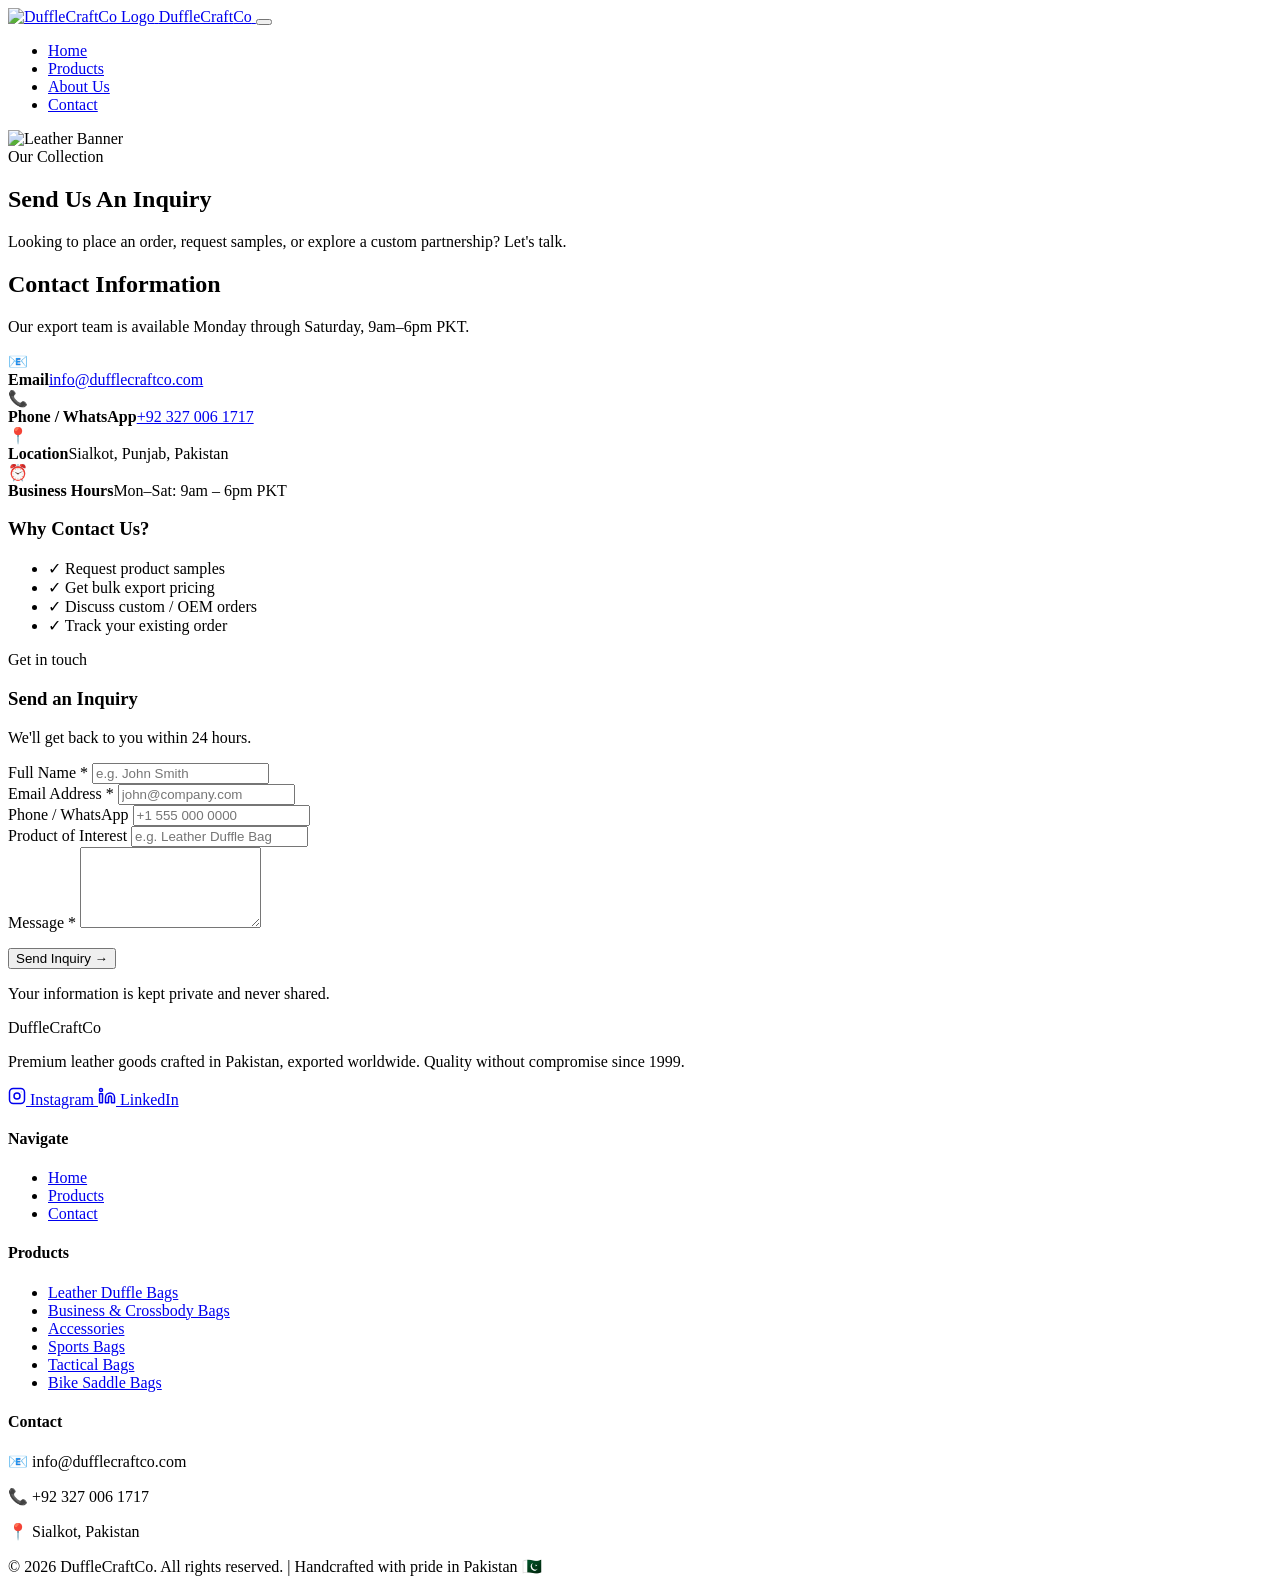
==== contact.html @ fd1cb320 "Update contact.html" ====
<!DOCTYPE html>
<html lang="en">
<head>
  <meta charset="UTF-8">
  <meta name="viewport" content="width=device-width, initial-scale=1.0">
  <title>Contact — DuffleCraftCo</title>
  <meta name="description" content="Get in touch with DuffleCraftCo for bulk orders, samples, custom leather goods, and export inquiries from Sialkot, Pakistan.">
  <link rel="preconnect" href="https://fonts.googleapis.com">
  <link rel="preconnect" href="https://fonts.gstatic.com" crossorigin>
  <link href="https://fonts.googleapis.com/css2?family=Cormorant+Garamond:ital,wght@0,400;0,600;0,700;1,400&family=DM+Sans:wght@300;400;500;600&display=swap" rel="stylesheet">
  <link rel="stylesheet" href="css/style.css">
</head>
<body>

<!-- ════════ NAVBAR ════════ -->
<nav class="navbar">
  <div class="nav-container">
  <a href="index.html" class="nav-logo">
  <img src="img/Logo.png" alt="DuffleCraftCo Logo">
  <span>DuffleCraft<span class="highlight">Co</span></span>
</a>    <button class="nav-toggle" id="navToggle" aria-label="Menu">
      <span></span><span></span><span></span>
    </button>
    <ul class="nav-links" id="navLinks">
      <li><a href="index.html"    data-page="home">Home</a></li>
      <li><a href="products.html" data-page="products">Products</a></li>
      <li><a href="index.html#about-section">About Us</a></li>
      <li><a href="contact.html"  data-page="contact" class="active">Contact</a></li>
    </ul>
  </div>
</nav>

<!-- ════════ PAGE HERO ════════ -->
<section class="page-hero">

  <img src="img/hero-img.webp" alt="Leather Banner" class="page-hero-bg">

  <div class="page-hero-overlay"></div>

  <div class="page-hero-content">
    <span class="section-tag">Our Collection</span>
    <h1>Send Us An Inquiry</h1>
    <p>Looking to place an order, request samples, or explore a custom partnership? Let's talk.</p>
  </div>

</section>

<!-- ════════ CONTACT SECTION ════════ -->
<section class="contact-page">
  <div class="section-container contact-grid">

    <div class="contact-info">
      <h2>Contact Information</h2>
      <p>Our export team is available Monday through Saturday, 9am–6pm PKT.</p>
      <div class="contact-details">
        <div class="contact-item">
          <span class="ci-icon">📧</span>
          <div><strong>Email</strong><a href="mailto:info@dufflecraftco.com">info@dufflecraftco.com</a></div>
        </div>
        <div class="contact-item">
          <span class="ci-icon">📞</span>
          <div><strong>Phone / WhatsApp</strong><a href="tel:+923270061717">+92 327 006 1717</a></div>
        </div>
        <div class="contact-item">
          <span class="ci-icon">📍</span>
          <div><strong>Location</strong><span>Sialkot, Punjab, Pakistan</span></div>
        </div>
        <div class="contact-item">
          <span class="ci-icon">⏰</span>
          <div><strong>Business Hours</strong><span>Mon–Sat: 9am – 6pm PKT</span></div>
        </div>
      </div>
      <div class="why-contact">
        <h3>Why Contact Us?</h3>
        <ul>
          <li>✓ Request product samples</li>
          <li>✓ Get bulk export pricing</li>
          <li>✓ Discuss custom / OEM orders</li>
          <li>✓ Track your existing order</li>
        </ul>
      </div>
    </div>

 <div class="contact-form-wrap">
<div class="dc-form-wrap card-form">
  <span class="section-tag">Get in touch</span>
  <h3>Send an Inquiry</h3>
  <p class="dc-sub">We'll get back to you within 24 hours.</p>

  <form action="https://forminit.com/f/f3ot2a2ymly" method="POST">
    <div class="dc-row">
      <div class="form-group">
        <label>Full Name *</label>
        <input type="text" name="fi-sender-fullName" placeholder="e.g. John Smith" required>
      </div>
      <div class="form-group">
        <label>Email Address *</label>
        <input type="email" name="fi-sender-email" placeholder="john@company.com" required>
      </div>
    </div>

    <div class="dc-row">
      <div class="form-group">
        <label>Phone / WhatsApp</label>
        <input type="tel" name="fi-sender-phone" placeholder="+1 555 000 0000">
      </div>
      <div class="form-group">
        <label>Product of Interest</label>
        <input type="text" name="fi-text-product" placeholder="e.g. Leather Duffle Bag">
      </div>
    </div>

    <div class="form-group" style="margin-bottom: 16px;">
      <label>Message *</label>
      <textarea name="fi-text-message" rows="5" required></textarea>
    </div>

    <button type="submit">Send Inquiry →</button>
    <p class="dc-note">Your information is kept private and never shared.</p>
  </form>
</div>
</div>
</section>

<!-- ════════ FOOTER ════════ -->
<footer class="footer">
  <div class="footer-inner">
    <div class="footer-brand">
      <span class="footer-logo" onclick="location.href='index.html'">DuffleCraft<span>Co</span></span>
      <p>Premium leather goods crafted in Pakistan, exported worldwide. Quality without compromise since 1999.</p>
      <!-- Social Media Icons -->
      <div class="footer-social">
        <a href="https://www.instagram.com/dufflecraft_co?igsh=MXVzbTNweWoxc2szZA%3D%3D&utm_source=qr" target="_blank" rel="noopener noreferrer" aria-label="Instagram">
          <svg xmlns="http://www.w3.org/2000/svg" width="18" height="18" viewBox="0 0 24 24" fill="none" stroke="currentColor" stroke-width="2" stroke-linecap="round" stroke-linejoin="round">
            <rect x="2" y="2" width="20" height="20" rx="5" ry="5"/>
            <circle cx="12" cy="12" r="4"/>
            <circle cx="17.5" cy="6.5" r="0.5" fill="currentColor" stroke="none"/>
          </svg>
          Instagram
        </a>
        <a href="https://www.linkedin.com/company/dufflecraft-co/" target="_blank" rel="noopener noreferrer" aria-label="LinkedIn">
          <svg xmlns="http://www.w3.org/2000/svg" width="18" height="18" viewBox="0 0 24 24" fill="none" stroke="currentColor" stroke-width="2" stroke-linecap="round" stroke-linejoin="round">
            <path d="M16 8a6 6 0 0 1 6 6v7h-4v-7a2 2 0 0 0-2-2 2 2 0 0 0-2 2v7h-4v-7a6 6 0 0 1 6-6z"/>
            <rect x="2" y="9" width="4" height="12"/>
            <circle cx="4" cy="4" r="2"/>
          </svg>
          LinkedIn
        </a>
      </div>
    </div>
    <div class="footer-col">
      <h4>Navigate</h4>
      <ul>
        <li><a href="index.html">Home</a></li>
        <li><a href="products.html">Products</a></li>
        <li><a href="contact.html">Contact</a></li>
      </ul>
    </div>
    <div class="footer-col">
      <h4>Products</h4>
      <ul>
        <li><a href="products.html?category=leather-duffle-bags">Leather Duffle Bags</a></li>
        <li><a href="products.html?category=bags">Business & Crossbody Bags</a></li>
        <li><a href="products.html?category=accessories">Accessories</a></li>
        <li><a href="products.html?category=sports-bags">Sports Bags</a></li>
        <li><a href="products.html?category=tactical-bags">Tactical Bags</a></li>
        <li><a href="products.html?category=bike-saddle-bags">Bike Saddle Bags</a></li>
      </ul>
    </div>
    <div class="footer-col">
      <h4>Contact</h4>
      <p>📧 info@dufflecraftco.com</p>
      <p>📞 +92 327 006 1717</p>
      <p>📍 Sialkot, Pakistan</p>
    </div>
  </div>
  <div class="footer-bottom">
    <p>© 2026 DuffleCraftCo. All rights reserved. | Handcrafted with pride in Pakistan 🇵🇰</p>
  </div>
</footer>

<script src="js/main.js"></script>
</body>
</html>
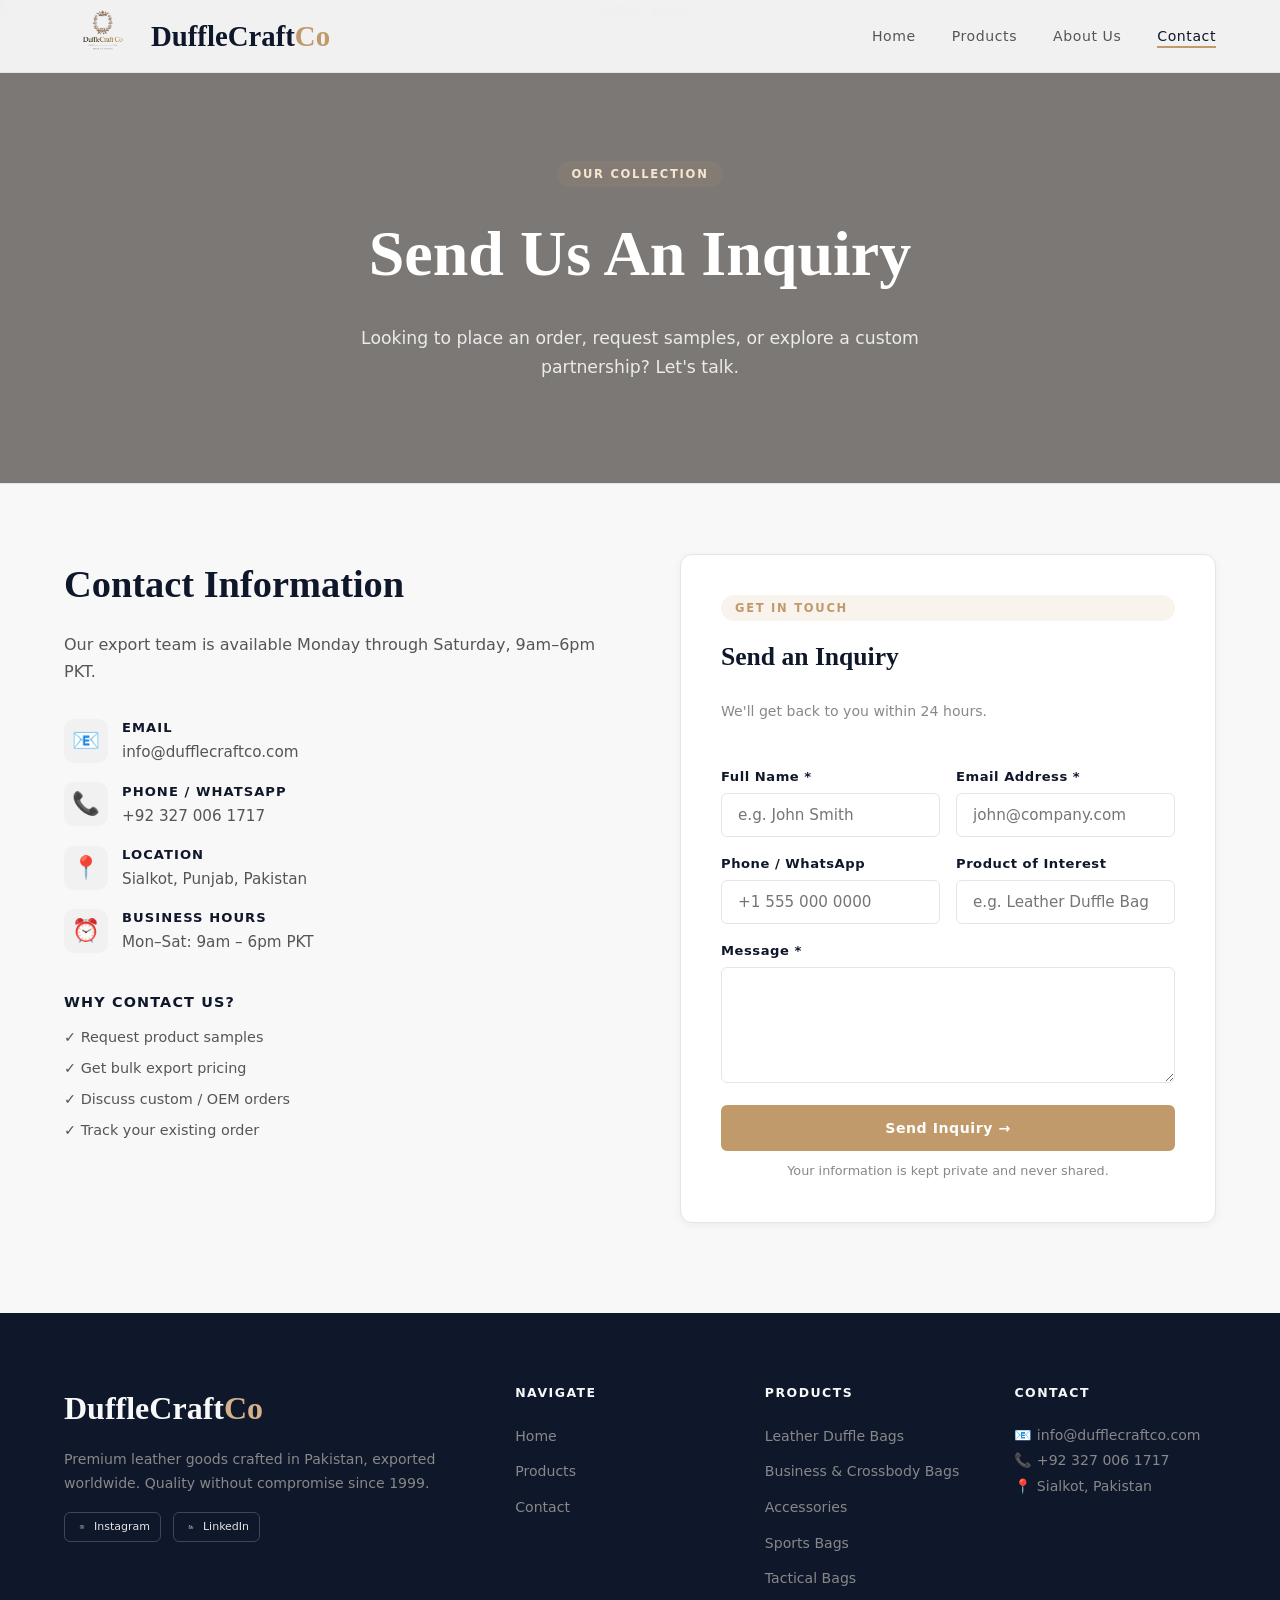
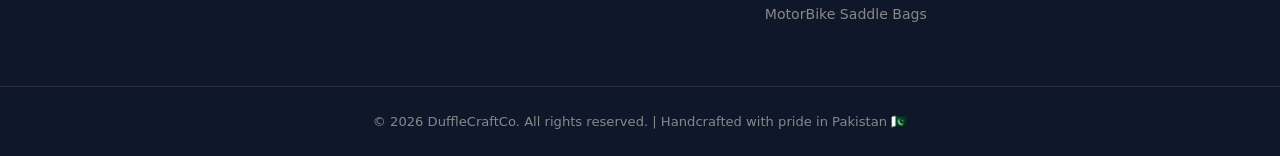
==== commit 1b7f055d: "Update contact.html" ====
--- a/contact.html
+++ b/contact.html
@@ -164,7 +164,7 @@
         <li><a href="products.html?category=accessories">Accessories</a></li>
         <li><a href="products.html?category=sports-bags">Sports Bags</a></li>
         <li><a href="products.html?category=tactical-bags">Tactical Bags</a></li>
-        <li><a href="products.html?category=bike-saddle-bags">Bike Saddle Bags</a></li>
+        <li><a href="products.html?category=bike-saddle-bags">MotorBike Saddle Bags</a></li>
       </ul>
     </div>
     <div class="footer-col">
--- a/css/style.css
+++ b/css/style.css
@@ -0,0 +1,1229 @@
+/* ═══════════════════════════════════════════════════════
+   DUFFLECRAFTCO — Premium Static Site CSS
+   Aesthetic: Refined Luxury · Warm Neutrals · Editorial
+═══════════════════════════════════════════════════════ */
+
+/* ─── VARIABLES ─────────────────────────────────────── */
+:root {
+  --primary: #0f172a;
+  --accent: #c19a6b;
+  --light: #f8f8f8;
+  --white: #ffffff;
+  --charcoal: #0f172a;
+  --brown: #c19a6b;
+  --brown-dark: #a67c52;
+  --brown-light: #d4b08a;
+  --cream: #f8f8f8;
+  --cream-2: #f1f1f1;
+  --sand: #e5e5e5;
+  --grey: #555;
+  --light-grey: #888;
+  --text: #333;
+  --text-light: #777;
+  --font-display: 'Cormorant Garamond', Georgia, serif;
+  --font-body: 'DM Sans', system-ui, sans-serif;
+  --shadow-sm: 0 2px 8px rgba(0,0,0,0.05);
+  --shadow-md: 0 8px 32px rgba(0,0,0,0.1);
+  --shadow-lg: 0 20px 60px rgba(0,0,0,0.15);
+  --radius: 6px;
+  --radius-lg: 12px;
+  --transition: 0.3s ease;
+}
+
+/* ─── RESET ─────────────────────────────────────────── */
+*, *::before, *::after { box-sizing: border-box; margin: 0; padding: 0; }
+html { scroll-behavior: smooth; font-size: 16px; }
+body {
+  font-family: var(--font-body);
+  background: var(--cream);
+  color: var(--charcoal);
+  line-height: 1.6;
+  overflow-x: hidden;
+}
+img { max-width: 100%; display: block; }
+a { text-decoration: none; color: inherit; }
+ul { list-style: none; }
+button { cursor: pointer; font-family: inherit; }
+input, textarea, select {
+  font-family: inherit;
+  width: 100%;
+  border: 1.5px solid var(--sand);
+  border-radius: var(--radius);
+  padding: 12px 16px;
+  background: var(--white);
+  color: var(--charcoal);
+  transition: border-color var(--transition), box-shadow var(--transition);
+  font-size: 0.95rem;
+}
+input:focus, textarea:focus, select:focus {
+  outline: none;
+  border-color: var(--brown);
+  box-shadow: 0 0 0 3px rgba(193,154,107,0.15);
+}
+textarea { resize: vertical; }
+
+/* ─── UTILITY ───────────────────────────────────────── */
+.section-container { max-width: 1200px; margin: 0 auto; padding: 0 24px; }
+.section-header { text-align: center; margin-bottom: 56px; }
+.section-header h2 { font-family: var(--font-display); font-size: clamp(2rem,4vw,3rem); font-weight: 600; color: var(--charcoal); margin-top: 8px; }
+.section-tag {
+  display: inline-block;
+  font-size: 0.72rem;
+  font-weight: 600;
+  letter-spacing: 0.15em;
+  text-transform: uppercase;
+  color: var(--brown);
+  background: rgba(193,154,107,0.12);
+  padding: 4px 14px;
+  border-radius: 100px;
+}
+
+/* ─── BUTTONS ───────────────────────────────────────── */
+.btn {
+  display: inline-flex;
+  align-items: center;
+  gap: 6px;
+  padding: 13px 28px;
+  font-family: var(--font-body);
+  font-size: 0.88rem;
+  font-weight: 600;
+  letter-spacing: 0.04em;
+  border-radius: var(--radius);
+  border: 2px solid transparent;
+  transition: all var(--transition);
+  white-space: nowrap;
+  cursor: pointer;
+}
+.btn-primary { background: var(--brown); color: var(--white); border-color: var(--brown); }
+.btn-primary:hover { background: var(--brown-dark); border-color: var(--brown-dark); transform: translateY(-1px); box-shadow: var(--shadow-md); }
+.btn-outline { background: transparent; color: var(--brown); border-color: var(--brown); }
+.btn-outline:hover { background: var(--brown); color: var(--white); }
+.btn-light { background: var(--white); color: var(--brown); border-color: var(--white); }
+.btn-light:hover { background: var(--cream); }
+.btn-sm { padding: 8px 18px; font-size: 0.82rem; }
+.btn-full { width: 100%; justify-content: center; }
+.btn-link { color: var(--brown); font-size: 0.85rem; font-weight: 600; letter-spacing: 0.03em; transition: color var(--transition); }
+.btn-link:hover { color: var(--brown-dark); }
+.cat-icon {
+  width: 54px;
+  height: 54px;
+  display: flex;
+  align-items: center;
+  justify-content: center;
+  border: 1px solid rgba(0,0,0,0.08);
+  border-radius: 14px;
+  margin-bottom: 12px;
+}
+
+.cat-icon svg {
+  width: 22px;
+  height: 22px;
+  stroke: var(--brown);
+}
+/* ─── ALERT / FLASH ─────────────────────────────────── */
+.alert {
+  display: flex;
+  align-items: center;
+  gap: 10px;
+  padding: 14px 20px;
+  border-radius: var(--radius);
+  margin-bottom: 20px;
+  font-size: 0.9rem;
+  font-weight: 500;
+}
+.alert-success { background: #d1fae5; color: #065f46; border: 1px solid #a7f3d0; }
+.alert-error   { background: #fee2e2; color: #991b1b; border: 1px solid #fca5a5; }
+.alert-hidden  { display: none; }
+
+/* ─── PAGE TRANSITIONS ──────────────────────────────── */
+.page { display: none; }
+.page.active { display: block; }
+
+/* ─── NAVBAR ────────────────────────────────────────── */
+.navbar {
+  position: fixed;
+  top: 0; left: 0; right: 0;
+  z-index: 1000;
+  background: rgba(248,248,248,0.95);
+  backdrop-filter: blur(12px);
+  border-bottom: 1px solid var(--sand);
+  transition: box-shadow var(--transition);
+}
+.nav-container {
+  max-width: 1200px;
+  margin: 0 auto;
+  padding: 0 24px;
+  height: 72px;
+  display: flex;
+  align-items: center;
+  justify-content: space-between;
+}
+.nav-logo {
+  display: flex;
+  align-items: center;
+  gap: 12px;
+}
+
+.nav-logo img {
+  height: 65px;
+  width: auto;
+  object-fit: contain;
+}
+
+.nav-logo > span {
+  font-family: var(--font-display);
+  font-size: 1.8rem;
+  font-weight: 700;
+  color: var(--charcoal);
+}
+
+.nav-logo .highlight {
+  color: var(--brown);
+}
+.nav-links { display: flex; align-items: center; gap: 36px; }
+.nav-links a {
+  font-size: 0.88rem;
+  font-weight: 500;
+  letter-spacing: 0.04em;
+  color: var(--grey);
+  transition: color var(--transition);
+  position: relative;
+  cursor: pointer;
+}
+.nav-links a::after {
+  content: '';
+  position: absolute;
+  bottom: -4px; left: 0;
+  width: 0; height: 2px;
+  background: var(--brown);
+  transition: width var(--transition);
+}
+.nav-links a:hover, .nav-links a.active { color: var(--charcoal); }
+.nav-links a:hover::after, .nav-links a.active::after { width: 100%; }
+.nav-toggle { display: none; flex-direction: column; gap: 5px; background: none; border: none; padding: 4px; }
+.nav-toggle span { display: block; width: 24px; height: 2px; background: var(--charcoal); border-radius: 2px; transition: all var(--transition); }
+
+/* ─── HERO ──────────────────────────────────────────── */
+.hero {
+  min-height: 100vh;
+  display: grid;
+  grid-template-columns: 1fr 1fr;
+  align-items: center;
+  padding-top: 72px;
+  background: var(--cream);
+  overflow: hidden;
+  position: relative;
+}
+.hero::before {
+  content: '';
+  position: absolute;
+  right: 0; top: 0;
+  width: 50%; height: 100%;
+  /* background: linear-gradient(135deg, var(--cream-2) 0%, var(--sand) 100%); */
+}
+.hero-content { padding: 80px 48px 80px 60px; max-width: 600px; position: relative; z-index: 1; }
+.hero-tag { display: inline-block; font-size: 0.72rem; font-weight: 600; letter-spacing: 0.18em; text-transform: uppercase; color: var(--brown); margin-bottom: 20px; }
+.hero-title { font-family: var(--font-display); font-size: clamp(3rem, 5.5vw, 5.5rem); font-weight: 700; line-height: 1.05; color: var(--charcoal); margin-bottom: 20px; }
+.hero-title em { color: var(--brown); font-style: italic; }
+.hero-sub { font-size: 1.05rem; color: var(--grey); max-width: 420px; margin-bottom: 36px; line-height: 1.7; }
+.hero-actions { display: flex; gap: 16px; flex-wrap: wrap; }
+.hero-visual {
+  display: flex;
+  align-items: center;
+  justify-content: center;
+  position: relative;
+  z-index: 1;
+  padding: 80px 60px 80px 40px;
+  min-height: 500px;
+}
+
+/* BIG IMAGE IN BACKGROUND */
+.hero-bg-image {
+  position: absolute;
+
+  width: 580px;
+  max-width: 95%;
+
+  object-fit: contain;
+
+
+
+  filter: drop-shadow(0 25px 40px rgba(0,0,0,0.18));
+
+  transform: rotate(-8deg);
+}
+
+/* EXPERIENCE CARD */
+.hero-badge {
+  position: absolute;
+
+  left: 40px;
+  bottom: 5px;
+
+  z-index: 2;
+
+  background: rgba(255,255,255,0.92);
+
+  border: 1px solid rgba(255,255,255,0.5);
+
+  backdrop-filter: blur(12px);
+
+  border-radius: var(--radius-lg);
+
+  padding: 32px 46px;
+
+  text-align: center;
+
+  box-shadow: 0 20px 50px rgba(0,0,0,0.12);
+}
+
+.badge-num {
+  display: block;
+  font-family: var(--font-display);
+  font-size: 6rem;
+  font-weight: 700;
+  color: var(--brown);
+  line-height: 1;
+}
+
+.badge-label {
+  font-size: 0.8rem;
+  letter-spacing: 0.12em;
+  text-transform: uppercase;
+  color: var(--grey);
+  margin-top: 8px;
+}
+.hero-scroll { position: absolute; bottom: 40px; left: 50%; transform: translateX(-50%); z-index: 2; }
+.hero-scroll span { display: block; width: 1px; height: 60px; background: linear-gradient(to bottom, var(--brown), transparent); margin: 0 auto; animation: scrollPulse 2s ease-in-out infinite; }
+@keyframes scrollPulse { 0%, 100% { opacity: 0.3; transform: scaleY(0.8); } 50% { opacity: 1; transform: scaleY(1); } }
+
+/* ─── STATS BAR ─────────────────────────────────────── */
+.stats-bar { background: var(--brown); padding: 36px 0; }
+.stats-container { max-width: 1000px; margin: 0 auto; padding: 0 24px; display: flex; align-items: center; justify-content: space-around; gap: 20px; }
+.stat-item { text-align: center; }
+.stat-item h3 { font-family: var(--font-display); font-size: 2.4rem; font-weight: 700; color: var(--cream); }
+.stat-item p { font-size: 0.82rem; letter-spacing: 0.08em; text-transform: uppercase; color: rgba(248,248,248,0.65); margin-top: 4px; }
+.stat-divider { width: 1px; height: 50px; background: rgba(248,248,248,0.2); }
+
+/* ─── ABOUT ─────────────────────────────────────────── */
+.about { padding: 100px 0; background: var(--white); }
+.about-grid { display: grid; grid-template-columns: 1fr 1fr; gap: 80px; align-items: center; }
+.about-text .section-tag { margin-bottom: 16px; }
+.about-text h2 { font-family: var(--font-display); font-size: clamp(2rem, 3.5vw, 2.8rem); font-weight: 600; color: var(--charcoal); margin-bottom: 20px; line-height: 1.2; }
+.about-text p { color: var(--grey); line-height: 1.8; margin-bottom: 16px; }
+.about-text .btn { margin-top: 16px; }
+.about-visual { position: relative; }
+.about-img-wrap { position: relative; }
+.about-img-placeholder { position: relative; height: 350px; border-radius: var(--radius-lg); overflow: hidden; border: 1px solid var(--sand); }
+.craft-icon { width: 100%; height: 100%; margin: 0; }
+.craft-icon img { width: 100%; height: 100%; object-fit: cover; display: block; }
+.about-float-card { position: absolute; bottom: -24px; right: -24px; background: var(--white); border: 1px solid var(--sand); border-radius: var(--radius-lg); padding: 20px 24px; display: flex; align-items: center; gap: 14px; box-shadow: var(--shadow-md); }
+.float-icon { font-size: 1.8rem; }
+.about-float-card strong { display: block; font-size: 1rem; font-weight: 600; }
+.about-float-card span { font-size: 0.82rem; color: var(--grey); }
+
+/* ─── CATEGORIES ────────────────────────────────────── */
+.categories { padding: 90px 0; background: white; }
+.cat-grid { display: grid; grid-template-columns: repeat(5, 1fr); gap: 16px; }
+.cat-card { background: var(--white); border: 1.5px solid var(--sand); border-radius: var(--radius-lg); padding: 32px 20px; text-align: center; transition: all var(--transition); display: flex; flex-direction: column; align-items: center; gap: 10px; cursor: pointer; }
+.cat-card:hover { border-color: var(--brown); background: var(--brown); color: var(--white); transform: translateY(-4px); box-shadow: var(--shadow-md); }
+.cat-icon { font-size: 2.4rem; }
+.cat-card h3 { font-size: 0.9rem; font-weight: 600; color: var(--charcoal); transition: color var(--transition); }
+.cat-card:hover h3 { color: var(--white); }
+.cat-arrow { font-size: 1.2rem; opacity: 0; transform: translateX(-6px); transition: all var(--transition); }
+.cat-card:hover .cat-arrow { opacity: 1; transform: translateX(0); }
+
+/* ─── PRODUCT CARDS ─────────────────────────────────── */
+.products-grid { display: grid; grid-template-columns: repeat(auto-fill, minmax(280px, 1fr)); gap: 28px; }
+.product-card { background: var(--white); border-radius: var(--radius-lg); overflow: hidden; border: 1px solid var(--sand); transition: all var(--transition); }
+.product-card:hover { box-shadow: var(--shadow-lg); transform: translateY(-4px); }
+.product-img { position: relative; overflow: hidden; aspect-ratio: 4/3; background: var(--cream-2); }
+.product-img img { width: 100%; height: 100%; object-fit: cover; transition: transform 0.5s ease; }
+.product-card:hover .product-img img { transform: scale(1.06); }
+.product-overlay { position: absolute; inset: 0; background: rgba(44,36,32,0.6); display: flex; align-items: center; justify-content: center; opacity: 0; transition: opacity var(--transition); }
+.product-card:hover .product-overlay { opacity: 1; }
+.product-info { padding: 20px; }
+.product-cat { font-size: 0.7rem; font-weight: 600; letter-spacing: 0.12em; text-transform: uppercase; color: var(--brown); }
+.product-info h3 { font-family: var(--font-display); font-size: 1.3rem; font-weight: 600; margin: 6px 0 8px; color: var(--charcoal); }
+.product-info p { font-size: 0.88rem; color: var(--grey); line-height: 1.6; }
+.product-footer { display: flex; align-items: center; justify-content: space-between; margin-top: 14px; padding-top: 14px; border-top: 1px solid var(--sand); }
+.product-price { font-family: var(--font-display); font-size: 1.1rem; font-weight: 600; color: var(--brown); }
+
+/* ─── FEATURED SECTION ──────────────────────────────── */
+.featured-section { padding: 90px 0; background: var(--white); }
+.section-cta { text-align: center; margin-top: 48px; }
+
+/* ─── WHY US ─────────────────────────────────────────── */
+.why-us { padding: 90px 0; background: white; }
+.features-grid { display: grid; grid-template-columns: repeat(auto-fill, minmax(280px, 1fr)); gap: 24px; }
+.feature-card { background: var(--white); border: 1px solid var(--sand); border-radius: var(--radius-lg); padding: 36px 28px; transition: all var(--transition); }
+.feature-card:hover { border-color: var(--brown); box-shadow: var(--shadow-md); transform: translateY(-3px); }
+.feature-icon { font-size: 2.4rem; margin-bottom: 16px; }
+.feature-card h3 { font-family: var(--font-display); font-size: 1.25rem; font-weight: 600; color: var(--charcoal); margin-bottom: 10px; }
+.feature-card p { font-size: 0.9rem; color: var(--grey); line-height: 1.7; }
+
+/* ─── CTA BANNER ────────────────────────────────────── */
+.cta-banner { background: linear-gradient(135deg, var(--brown-dark), var(--brown)); padding: 80px 24px; text-align: center; }
+.cta-banner h2 { font-family: var(--font-display); font-size: clamp(1.8rem, 3.5vw, 3rem); color: var(--cream); margin-bottom: 12px; }
+.cta-banner p { color: rgba(248,248,248,0.75); margin-bottom: 32px; font-size: 1.05rem; }
+
+/* ─── CONTACT SECTION ───────────────────────────────── */
+.contact-strip { padding: 90px 0; background: var(--white); }
+.contact-grid { display: grid; grid-template-columns: 1fr 1fr; gap: 80px; align-items: start; }
+.contact-info .section-tag { margin-bottom: 16px; }
+.contact-info h2 { font-family: var(--font-display); font-size: 2.4rem; font-weight: 600; color: var(--charcoal); margin-bottom: 16px; }
+.contact-info > p { color: var(--grey); line-height: 1.7; margin-bottom: 32px; }
+.contact-details { display: flex; flex-direction: column; gap: 16px; }
+.contact-item { display: flex; align-items: center; gap: 14px; }
+.contact-item span { font-size: 1.4rem; }
+.contact-item a, .contact-item span:last-child { color: var(--grey); font-size: 0.95rem; }
+.contact-item a:hover { color: var(--brown); }
+.ci-icon { font-size: 1.6rem; width: 44px; height: 44px; background: var(--cream-2); border-radius: 10px; display: flex; align-items: center; justify-content: center; flex-shrink: 0; }
+.contact-item div { display: flex; flex-direction: column; }
+.contact-item strong { font-size: 0.82rem; text-transform: uppercase; letter-spacing: 0.08em; color: var(--charcoal); margin-bottom: 2px; }
+.why-contact { margin-top: 36px; }
+.why-contact h3 { font-size: 0.9rem; font-weight: 600; text-transform: uppercase; letter-spacing: 0.08em; color: var(--charcoal); margin-bottom: 12px; }
+.why-contact ul { display: flex; flex-direction: column; gap: 8px; }
+.why-contact li { font-size: 0.9rem; color: var(--grey); }
+.contact-form, .card-form { display: flex; flex-direction: column; gap: 16px; }
+.card-form { background: var(--white); border: 1px solid var(--sand); border-radius: var(--radius-lg); padding: 40px; box-shadow: var(--shadow-sm); }
+.card-form h3 { font-family: var(--font-display); font-size: 1.6rem; font-weight: 600; color: var(--charcoal); margin-bottom: 8px; }
+.form-row { display: grid; grid-template-columns: 1fr 1fr; gap: 16px; }
+.form-group { display: flex; flex-direction: column; gap: 6px; }
+.form-group label { font-size: 0.82rem; font-weight: 600; color: var(--charcoal); letter-spacing: 0.04em; }
+.form-note { font-size: 0.8rem; color: var(--light-grey); text-align: center; }
+
+/* ─── PAGE HERO ─────────────────────────────────────── */
+.page-hero {
+  position: relative;
+
+  padding: 160px 24px 100px;
+
+  text-align: center;
+
+  overflow: hidden;
+
+  border-bottom: 1px solid var(--sand);
+
+  display: flex;
+  align-items: center;
+  justify-content: center;
+}
+
+/* BACKGROUND IMAGE */
+.page-hero-bg {
+  position: absolute;
+  inset: 0;
+
+  width: 100%;
+  height: 100%;
+
+  object-fit: cover;
+
+  z-index: 0;
+}
+
+/* DARK OVERLAY */
+.page-hero-overlay {
+  position: absolute;
+  inset: 0;
+
+  background:
+    linear-gradient(
+      rgba(20, 15, 10, 0.55),
+      rgba(20, 15, 10, 0.55)
+    );
+
+  z-index: 1;
+}
+
+/* CONTENT */
+.page-hero-content {
+  position: relative;
+  z-index: 2;
+
+  max-width: 700px;
+}
+
+.page-hero-content .section-tag {
+  margin-bottom: 16px;
+
+  color: #f3e7d0;
+}
+
+.page-hero h1 {
+  font-family: var(--font-display);
+
+  font-size: clamp(2.8rem, 5vw, 4.5rem);
+
+  font-weight: 700;
+
+  color: var(--white);
+
+  margin-bottom: 18px;
+}
+
+.page-hero p {
+  font-size: 1.08rem;
+
+  color: rgba(255,255,255,0.85);
+
+  max-width: 560px;
+
+  margin: 0 auto;
+
+  line-height: 1.7;
+}
+
+/* ─── PRODUCTS PAGE ─────────────────────────────────── */
+.products-page { padding: 60px 0 90px; }
+.filter-bar { display: flex; align-items: center; justify-content: space-between; gap: 20px; margin-bottom: 40px; flex-wrap: wrap; }
+.filter-tabs { display: flex; flex-wrap: wrap; gap: 8px; }
+.filter-tab { padding: 8px 18px; border: 1.5px solid var(--sand); border-radius: 100px; font-size: 0.84rem; font-weight: 500; color: var(--grey); background: var(--white); transition: all var(--transition); cursor: pointer; }
+.filter-tab:hover, .filter-tab.active { background: var(--brown); border-color: var(--brown); color: var(--white); }
+.search-wrap { display: flex; gap: 0; }
+.search-wrap input { width: 240px; border-radius: var(--radius) 0 0 var(--radius); border-right: none; padding: 10px 14px; }
+.search-wrap button { background: var(--brown); border: 1.5px solid var(--brown); border-radius: 0 var(--radius) var(--radius) 0; padding: 10px 16px; color: white; transition: background var(--transition); }
+.search-wrap button:hover { background: var(--brown-dark); }
+.results-info { margin-bottom: 32px; }
+.results-info p { font-size: 0.9rem; color: var(--grey); }
+.category-section { margin-bottom: 64px; }
+.category-header { display: flex; align-items: center; justify-content: space-between; margin-bottom: 28px; padding-bottom: 16px; border-bottom: 2px solid var(--sand); }
+.category-header h2 { font-family: var(--font-display); font-size: 1.9rem; font-weight: 600; color: var(--charcoal); }
+.see-all { font-size: 0.85rem; font-weight: 600; color: var(--brown); cursor: pointer; }
+.see-all:hover { color: var(--brown-dark); }
+
+/* ─── CONTACT PAGE ──────────────────────────────────── */
+.contact-page { padding: 70px 0 90px; }
+
+/* ─── EMPTY STATE ───────────────────────────────────── */
+.empty-state { text-align: center; padding: 80px 20px; color: var(--grey); }
+.empty-icon { font-size: 3.5rem; margin-bottom: 16px; }
+.empty-state h3 { font-size: 1.3rem; font-weight: 600; margin-bottom: 8px; }
+
+/* ─── FOOTER ────────────────────────────────────────── */
+.footer { background: var(--charcoal); color: var(--sand); padding-top: 70px; }
+.footer-inner { max-width: 1200px; margin: 0 auto; padding: 0 24px 60px; display: grid; grid-template-columns: 2fr 1fr 1fr 1fr; gap: 48px; }
+.footer-logo { font-family: var(--font-display); font-size: 2rem; font-weight: 700; display: block; margin-bottom: 14px; color: var(--cream); cursor: pointer; }
+.footer-logo span { color: var(--brown-light); }
+.footer-brand p { font-size: 0.88rem; color: var(--light-grey); line-height: 1.7; }
+.footer-col h4 { font-size: 0.78rem; font-weight: 600; letter-spacing: 0.12em; text-transform: uppercase; color: var(--cream); margin-bottom: 20px; }
+.footer-col ul { display: flex; flex-direction: column; gap: 10px; }
+.footer-col li a, .footer-col li span { font-size: 0.88rem; color: var(--light-grey); transition: color var(--transition); cursor: pointer; }
+.footer-col li a:hover, .footer-col li span:hover { color: var(--brown-light); }
+.footer-col p { font-size: 0.88rem; color: var(--light-grey); line-height: 1.8; }
+.footer-bottom { border-top: 1px solid rgba(191,176,166,0.15); padding: 24px; text-align: center; }
+.footer-bottom p { font-size: 0.82rem; color: var(--light-grey); }
+
+/* ─── REVEAL ANIMATIONS ─────────────────────────────── */
+[data-reveal] { opacity: 0; transform: translateY(24px); transition: opacity 0.6s ease, transform 0.6s ease; }
+[data-reveal].revealed { opacity: 1; transform: none; }
+
+/* ─── LOADING SPINNER ───────────────────────────────── */
+.spinner { display: inline-block; width: 20px; height: 20px; border: 2px solid rgba(255,255,255,0.3); border-top-color: white; border-radius: 50%; animation: spin 0.6s linear infinite; }
+@keyframes spin { to { transform: rotate(360deg); } }
+/* IMAGE PREVIEW MODAL */
+.image-modal{
+  display:none;
+  position:fixed;
+  inset:0;
+  width:100%;
+  height:100vh;
+  background:rgba(0,0,0,0.95);
+  z-index:99999;
+
+  justify-content:center;
+  align-items:center;
+}
+
+.image-modal.active{
+  display:flex;
+}
+
+.image-modal img{
+  max-width:90%;
+  max-height:90vh;
+  object-fit:contain;
+  border-radius:14px;
+}
+
+.close-modal{
+  position:absolute;
+  top:20px;
+  right:30px;
+  color:#fff;
+  font-size:45px;
+  font-weight:bold;
+  cursor:pointer;
+}
+.lightbox-backdrop {
+  display: none;
+  position: fixed;
+  inset: 0;
+  background: rgba(0,0,0,0.82);
+  z-index: 1000;
+  align-items: center;
+  justify-content: center;
+  opacity: 0;
+  transition: opacity 0.25s;
+}
+.lightbox-backdrop.open {
+  opacity: 1;
+}
+.lightbox-box {
+  background: #fff;
+  border-radius: 12px;
+  overflow: hidden;
+  max-width: 700px;
+  width: 92%;
+  transform: scale(0.92);
+  transition: transform 0.25s;
+}
+.lightbox-backdrop.open .lightbox-box {
+  transform: scale(1);
+}
+.lightbox-box img {
+  width: 100%;
+  max-height: 70vh;
+  object-fit: contain;
+  display: block;
+  background: #f5f5f5;
+}
+.lightbox-footer {
+  padding: 12px 16px;
+  display: flex;
+  align-items: center;
+  justify-content: space-between;
+}
+.lightbox-close {
+  border: 1px solid #ccc;
+  background: transparent;
+  padding: 6px 16px;
+  border-radius: 8px;
+  cursor: pointer;
+  font-size: 13px;
+}
+/* ═══════════════════════════════════════════════════════
+   DUFFLECRAFTCO — Animation Enhancements
+   Drop this AFTER your main stylesheet
+   ═══════════════════════════════════════════════════════ */
+
+
+/* ─── 1. SCROLL REVEAL ──────────────────────────────────
+   Add data-reveal to any element.
+   Optional: data-reveal-delay="100" (ms, multiples of 50-200)
+   JS: See scroll-observer snippet at the bottom of this file
+──────────────────────────────────────────────────────── */
+[data-reveal] {
+  opacity: 0;
+  transform: translateY(28px);
+  transition: opacity 0.65s cubic-bezier(.16,1,.3,1),
+              transform 0.65s cubic-bezier(.16,1,.3,1);
+}
+
+[data-reveal="left"] {
+  transform: translateX(-32px);
+}
+
+[data-reveal="right"] {
+  transform: translateX(32px);
+}
+
+[data-reveal="scale"] {
+  transform: scale(0.94);
+  opacity: 0;
+}
+
+[data-reveal].revealed {
+  opacity: 1;
+  transform: none;
+}
+
+/* Stagger children automatically with .stagger-children */
+.stagger-children > * {
+  opacity: 0;
+  transform: translateY(22px);
+  transition: opacity 0.55s cubic-bezier(.16,1,.3,1),
+              transform 0.55s cubic-bezier(.16,1,.3,1);
+}
+
+.stagger-children.revealed > *:nth-child(1) { transition-delay: 0ms;   }
+.stagger-children.revealed > *:nth-child(2) { transition-delay: 80ms;  }
+.stagger-children.revealed > *:nth-child(3) { transition-delay: 160ms; }
+.stagger-children.revealed > *:nth-child(4) { transition-delay: 240ms; }
+.stagger-children.revealed > *:nth-child(5) { transition-delay: 320ms; }
+.stagger-children.revealed > *:nth-child(6) { transition-delay: 400ms; }
+
+.stagger-children.revealed > * {
+  opacity: 1;
+  transform: none;
+}
+
+
+/* ─── 2. PAGE TRANSITIONS ───────────────────────────────
+   Existing .page / .page.active — enhanced with slide
+──────────────────────────────────────────────────────── */
+.page {
+  display: none;
+  animation: none;
+}
+
+.page.active {
+  display: block;
+  animation: pageSlideIn 0.42s cubic-bezier(.16,1,.3,1) forwards;
+}
+
+.page.leaving {
+  animation: pageSlideOut 0.3s ease forwards;
+  pointer-events: none;
+}
+
+@keyframes pageSlideIn {
+  from { opacity: 0; transform: translateY(18px); }
+  to   { opacity: 1; transform: none; }
+}
+
+@keyframes pageSlideOut {
+  from { opacity: 1; transform: none; }
+  to   { opacity: 0; transform: translateY(-12px); }
+}
+
+
+/* ─── 3. NAVBAR — SCROLL SHADOW ────────────────────────
+   JS adds .scrolled when window.scrollY > 20
+──────────────────────────────────────────────────────── */
+.navbar {
+  transition: box-shadow 0.35s ease,
+              background 0.35s ease;
+}
+
+.navbar.scrolled {
+  box-shadow: 0 4px 24px rgba(0,0,0,0.10);
+  background: rgba(248,248,248,1);
+}
+
+/* Nav link hover — smooth underline sweep */
+.nav-links a::after {
+  transition: width 0.3s cubic-bezier(.16,1,.3,1);
+}
+
+
+/* ─── 4. BUTTONS ────────────────────────────────────────
+   Shimmer sweep on hover + clean lift
+──────────────────────────────────────────────────────── */
+.btn {
+  position: relative;
+  overflow: hidden;
+  transition: transform 0.22s ease,
+              box-shadow 0.22s ease,
+              background 0.22s ease,
+              color 0.22s ease,
+              border-color 0.22s ease;
+}
+
+/* Shimmer layer */
+.btn::after {
+  content: '';
+  position: absolute;
+  inset: 0;
+  background: rgba(255,255,255,0.18);
+  transform: translateX(-110%) skewX(-15deg);
+  transition: transform 0.45s ease;
+  pointer-events: none;
+}
+
+.btn:hover::after {
+  transform: translateX(110%) skewX(-15deg);
+}
+
+.btn-primary:hover {
+  transform: translateY(-2px);
+  box-shadow: 0 10px 28px rgba(193,154,107,0.38);
+}
+
+.btn-outline:hover {
+  transform: translateY(-2px);
+}
+
+/* Active / press feedback */
+.btn:active {
+  transform: translateY(0) scale(0.98);
+  box-shadow: none;
+  transition: transform 0.08s ease;
+}
+
+
+/* ─── 5. PRODUCT CARDS ──────────────────────────────────
+   Lift on hover + colored top-border reveal
+──────────────────────────────────────────────────────── */
+.product-card {
+  transition: transform 0.35s cubic-bezier(.2,.8,.2,1),
+              box-shadow 0.35s ease,
+              border-color 0.25s ease;
+  position: relative;
+}
+
+/* Top accent bar */
+.product-card::before {
+  content: '';
+  position: absolute;
+  top: 0; left: 0; right: 0;
+  height: 3px;
+  background: var(--brown);
+  border-radius: var(--radius-lg) var(--radius-lg) 0 0;
+  transform: scaleX(0);
+  transform-origin: left;
+  transition: transform 0.35s cubic-bezier(.16,1,.3,1);
+  z-index: 1;
+}
+
+.product-card:hover::before {
+  transform: scaleX(1);
+}
+
+.product-card:hover {
+  transform: translateY(-7px);
+  box-shadow: 0 24px 60px rgba(0,0,0,0.13);
+  border-color: var(--sand);
+}
+
+
+/* ─── 6. FEATURE CARDS ──────────────────────────────────
+   Same lift treatment, icon bounce
+──────────────────────────────────────────────────────── */
+.feature-card {
+  transition: transform 0.35s cubic-bezier(.2,.8,.2,1),
+              box-shadow 0.35s ease,
+              border-color 0.25s ease;
+}
+
+.feature-card:hover {
+  transform: translateY(-5px);
+  box-shadow: 0 16px 48px rgba(0,0,0,0.1);
+  border-color: var(--brown);
+}
+
+.feature-card:hover .feature-icon {
+  animation: iconBounce 0.5s ease;
+}
+
+@keyframes iconBounce {
+  0%   { transform: translateY(0); }
+  40%  { transform: translateY(-8px); }
+  65%  { transform: translateY(-3px); }
+  85%  { transform: translateY(-6px); }
+  100% { transform: translateY(0); }
+}
+
+
+/* ─── 7. CATEGORY CARDS ─────────────────────────────────
+   Pop + icon rotate
+──────────────────────────────────────────────────────── */
+.cat-card {
+  transition: transform 0.32s cubic-bezier(.2,.8,.2,1),
+              box-shadow 0.32s ease,
+              background 0.28s ease,
+              border-color 0.28s ease;
+}
+
+.cat-card:hover {
+  transform: translateY(-5px) scale(1.02);
+  box-shadow: 0 14px 40px rgba(193,154,107,0.25);
+}
+
+.cat-card:hover .cat-icon {
+  animation: iconSpin 0.4s ease;
+}
+
+@keyframes iconSpin {
+  0%   { transform: rotate(0deg) scale(1); }
+  50%  { transform: rotate(-12deg) scale(1.15); }
+  100% { transform: rotate(0deg) scale(1); }
+}
+
+
+/* ─── 8. IMAGE ZOOM (product thumbnails) ────────────────
+   Smoother zoom + overlay fade
+──────────────────────────────────────────────────────── */
+/* .product-img img {
+  transition: transform 0.6s cubic-bezier(.2,.8,.2,1);
+}
+
+.product-card:hover .product-img img {
+  transform: scale(1.07);
+}
+
+.product-overlay {
+  transition: opacity 0.3s ease;
+  backdrop-filter: blur(2px);
+} */
+
+
+/* ─── 9. FILTER TABS ────────────────────────────────────
+   Smooth active indicator
+──────────────────────────────────────────────────────── */
+.filter-tab {
+  transition: background 0.22s ease,
+              color 0.22s ease,
+              border-color 0.22s ease,
+              transform 0.18s ease;
+}
+
+.filter-tab:hover {
+  transform: translateY(-1px);
+}
+
+.filter-tab:active {
+  transform: scale(0.97);
+}
+
+
+/* ─── 10. FORM INPUTS ───────────────────────────────────
+   Scale + glow on focus
+──────────────────────────────────────────────────────── */
+input, textarea, select {
+  transition: border-color 0.25s ease,
+              box-shadow 0.25s ease,
+              transform 0.2s ease;
+}
+
+input:focus,
+textarea:focus,
+select:focus {
+  transform: scale(1.012);
+  box-shadow: 0 0 0 3px rgba(193,154,107,0.18);
+}
+
+/* Form group label — slide up on parent focus-within */
+.form-group {
+  position: relative;
+}
+
+
+/* ─── 11. STAT NUMBERS ──────────────────────────────────
+   Counting animation via JS (see snippet below)
+   Target: elements with data-count="4200"
+──────────────────────────────────────────────────────── */
+.stat-item h3 {
+  transition: color 0.3s ease;
+}
+
+.stat-item:hover h3 {
+  color: rgba(248,248,248,0.75);
+}
+
+
+/* ─── 12. HERO ELEMENTS ─────────────────────────────────
+   Entrance animations on load
+──────────────────────────────────────────────────────── */
+.hero-tag {
+  animation: fadeUp 0.7s 0.1s cubic-bezier(.16,1,.3,1) both;
+}
+
+.hero-title {
+  animation: fadeUp 0.7s 0.22s cubic-bezier(.16,1,.3,1) both;
+}
+
+.hero-sub {
+  animation: fadeUp 0.7s 0.36s cubic-bezier(.16,1,.3,1) both;
+}
+
+.hero-actions {
+  animation: fadeUp 0.7s 0.5s cubic-bezier(.16,1,.3,1) both;
+}
+
+.hero-visual {
+  animation: fadeLeft 0.9s 0.2s cubic-bezier(.16,1,.3,1) both;
+}
+
+.hero-badge {
+  animation: popIn 0.6s 0.7s cubic-bezier(.16,1,.3,1) both;
+}
+
+@keyframes fadeUp {
+  from { opacity: 0; transform: translateY(24px); }
+  to   { opacity: 1; transform: none; }
+}
+
+@keyframes fadeLeft {
+  from { opacity: 0; transform: translateX(28px); }
+  to   { opacity: 1; transform: none; }
+}
+
+@keyframes popIn {
+  from { opacity: 0; transform: scale(0.88) translateY(10px); }
+  to   { opacity: 1; transform: none; }
+}
+
+
+/* ─── 13. ABOUT FLOAT CARD ──────────────────────────────
+   Subtle float animation (always on)
+──────────────────────────────────────────────────────── */
+.about-float-card {
+  animation: floatCard 4s ease-in-out infinite;
+}
+
+@keyframes floatCard {
+  0%, 100% { transform: translateY(0); }
+  50%       { transform: translateY(-6px); }
+}
+
+
+/* ─── 14. FOOTER LINKS ──────────────────────────────────
+   Color sweep on hover
+──────────────────────────────────────────────────────── */
+.footer-col li a,
+.footer-col li span {
+  transition: color 0.22s ease,
+              padding-left 0.22s ease;
+}
+
+.footer-col li a:hover,
+.footer-col li span:hover {
+  color: var(--brown-light);
+  padding-left: 4px;
+}
+
+
+/* ─── 15. LIGHTBOX ──────────────────────────────────────
+   Smooth open/close
+──────────────────────────────────────────────────────── */
+.lightbox-backdrop {
+  transition: opacity 0.28s ease;
+}
+
+.lightbox-box {
+  transition: transform 0.32s cubic-bezier(.16,1,.3,1),
+              opacity 0.28s ease;
+}
+
+.lightbox-backdrop.open .lightbox-box {
+  transform: scale(1);
+}
+
+
+/* ─── 16. SCROLL-TO-TOP BUTTON ──────────────────────────
+   Add <button class="scroll-top" onclick="window.scrollTo({top:0,behavior:'smooth'})">↑</button>
+   near the footer
+──────────────────────────────────────────────────────── */
+.scroll-top {
+  position: fixed;
+  bottom: 32px;
+  right: 32px;
+  width: 44px;
+  height: 44px;
+  border-radius: 50%;
+  background: var(--brown);
+  color: #fff;
+  border: none;
+  font-size: 18px;
+  display: flex;
+  align-items: center;
+  justify-content: center;
+  box-shadow: 0 6px 20px rgba(193,154,107,0.4);
+  opacity: 0;
+  transform: translateY(12px);
+  pointer-events: none;
+  transition: opacity 0.3s ease, transform 0.3s ease, background 0.2s ease;
+  z-index: 500;
+  cursor: pointer;
+}
+
+.scroll-top.visible {
+  opacity: 1;
+  transform: none;
+  pointer-events: auto;
+}
+
+.scroll-top:hover {
+  background: var(--brown-dark);
+  transform: translateY(-2px);
+}
+/* Angle thumbnail strip */
+.angle-thumbs {
+  display: flex;
+  gap: 6px;
+  padding: 8px;
+  background: #f5f2ee;
+  border-top: 1px solid rgba(0,0,0,.08);
+  overflow-x: auto;
+  scrollbar-width: none;
+}
+.angle-thumbs::-webkit-scrollbar { display: none; }
+
+.angle-thumb {
+  width: 100px;
+  height: 100px;
+  object-fit: cover;
+  border-radius: 4px;
+  cursor: pointer;
+  border: 2px solid transparent;
+  flex-shrink: 0;
+  opacity: 0.55;
+  transition: border-color .15s, opacity .15s;
+}
+.angle-thumb.active {
+  border-color: #D85A30;   /* match your brand accent */
+  opacity: 1;
+}
+.angle-thumb:hover { opacity: 0.85; }
+
+.angle-label {
+  font-size: 11px;
+  color: #888;
+  padding: 2px 8px 6px;
+}
+
+/* Smooth main image swap */
+.product-main-img {
+  transition: opacity .15s ease;
+}
+/* ─── CONTACT FORM (scoped) ─────────────────────────── */
+.dc-form-wrap {
+  background: var(--white);
+  border: 1px solid var(--sand);
+  border-radius: var(--radius-lg);
+  padding: 40px;
+  box-shadow: var(--shadow-sm);
+}
+.dc-form-wrap h3 {
+  font-family: var(--font-display);
+  font-size: 1.6rem;
+  font-weight: 600;
+  color: var(--charcoal);
+  margin: 0 0 6px;
+}
+.dc-form-wrap .dc-sub {
+  font-size: 0.88rem;
+  color: var(--light-grey);
+  margin: 0 0 28px;
+}
+.dc-form-wrap .form-group label {
+  font-size: 0.82rem;
+  font-weight: 600;
+  color: var(--charcoal);
+  letter-spacing: 0.04em;
+}
+.dc-form-wrap .dc-row {
+  display: grid;
+  grid-template-columns: 1fr 1fr;
+  gap: 16px;
+  margin-bottom: 16px;
+}
+.dc-form-wrap button[type="submit"] {
+  width: 100%;
+  padding: 13px 28px;
+  background: var(--brown);
+  color: var(--white);
+  border: 2px solid var(--brown);
+  border-radius: var(--radius);
+  font-family: var(--font-body);
+  font-size: 0.88rem;
+  font-weight: 600;
+  letter-spacing: 0.04em;
+  cursor: pointer;
+  transition: background var(--transition), transform 0.22s ease, box-shadow 0.22s ease;
+  margin-top: 6px;
+}
+.dc-form-wrap button[type="submit"]:hover {
+  background: var(--brown-dark);
+  border-color: var(--brown-dark);
+  transform: translateY(-2px);
+  box-shadow: 0 10px 28px rgba(193,154,107,0.38);
+}
+.dc-form-wrap .dc-note {
+  font-size: 0.8rem;
+  color: var(--light-grey);
+  text-align: center;
+  margin-top: 10px;
+}
+.footer-social {
+  display: flex;
+  gap: 12px;
+  margin-top: 16px;
+}
+
+.footer-social a {
+  display: flex;
+  align-items: center;
+  gap: 5px;
+  padding: 5px 10px;  /* reduced from 8px 14px */
+  border: 1px solid rgba(255, 255, 255, 0.2);
+  border-radius: 6px;
+  font-size: 11px;    /* reduced from 13px */
+  font-weight: 500;
+  text-decoration: none;
+  color: inherit;
+  transition: background 0.2s, border-color 0.2s;
+}
+
+.footer-social a svg {
+  width: 14px;        /* reduced from 18px */
+  height: 4px;
+}
+
+.footer-social a:hover {
+  background: rgba(255, 255, 255, 0.1);
+  border-color: rgba(255, 255, 255, 0.4);
+}
+@media (max-width: 600px) {
+  .dc-form-wrap .dc-row { grid-template-columns: 1fr; }
+  .dc-form-wrap { padding: 24px 20px; }
+}
+/* ─── REDUCED MOTION ────────────────────────────────────
+   Respect users who prefer no animations
+──────────────────────────────────────────────────────── */
+@media (prefers-reduced-motion: reduce) {
+  *,
+  *::before,
+  *::after {
+    animation-duration: 0.01ms !important;
+    animation-iteration-count: 1 !important;
+    transition-duration: 0.01ms !important;
+  }
+}
+
+
+
+
+/* ─── RESPONSIVE ────────────────────────────────────── */
+@media (max-width: 1024px) {
+  .cat-grid { grid-template-columns: repeat(3, 1fr); }
+  .footer-inner { grid-template-columns: 1fr 1fr; gap: 36px; }
+}
+@media (max-width: 768px) {
+  .nav-toggle { display: flex; }
+  .nav-links { display: none; position: absolute; top: 72px; left: 0; right: 0; background: var(--cream); flex-direction: column; padding: 24px; border-bottom: 1px solid var(--sand); gap: 20px; }
+  .nav-links.open { display: flex; }
+  .hero { grid-template-columns: 1fr; padding: 100px 0 60px; }
+  .hero::before { width: 100%; height: 50%; top: auto; bottom: 0; }
+  .hero-content { padding: 40px 24px; }
+  .hero-visual { padding: 40px 24px; }
+  .about-grid, .contact-grid { grid-template-columns: 1fr; gap: 48px; }
+  .cat-grid { grid-template-columns: repeat(2, 1fr); }
+  .form-row { grid-template-columns: 1fr; }
+  .stats-container { flex-wrap: wrap; gap: 24px; }
+  .stat-divider { display: none; }
+  .filter-bar { flex-direction: column; align-items: stretch; }
+  .search-wrap input { width: 100%; }
+  .footer-inner { grid-template-columns: 1fr; gap: 28px; }
+  .about-float-card { position: static; margin-top: 20px; }
+}
+@media (max-width: 480px) {
+  .cat-grid { grid-template-columns: 1fr 1fr; }
+  .hero-actions { flex-direction: column; }
+  .card-form { padding: 24px 20px; }
+}
+@media (max-width: 768px) {
+  .nav-logo {
+    gap: 8px;
+  }
+
+  .nav-logo img {
+    height: 50px;
+  }
+
+  .nav-logo > span {
+    font-size: 1.2rem;
+  }
+}
